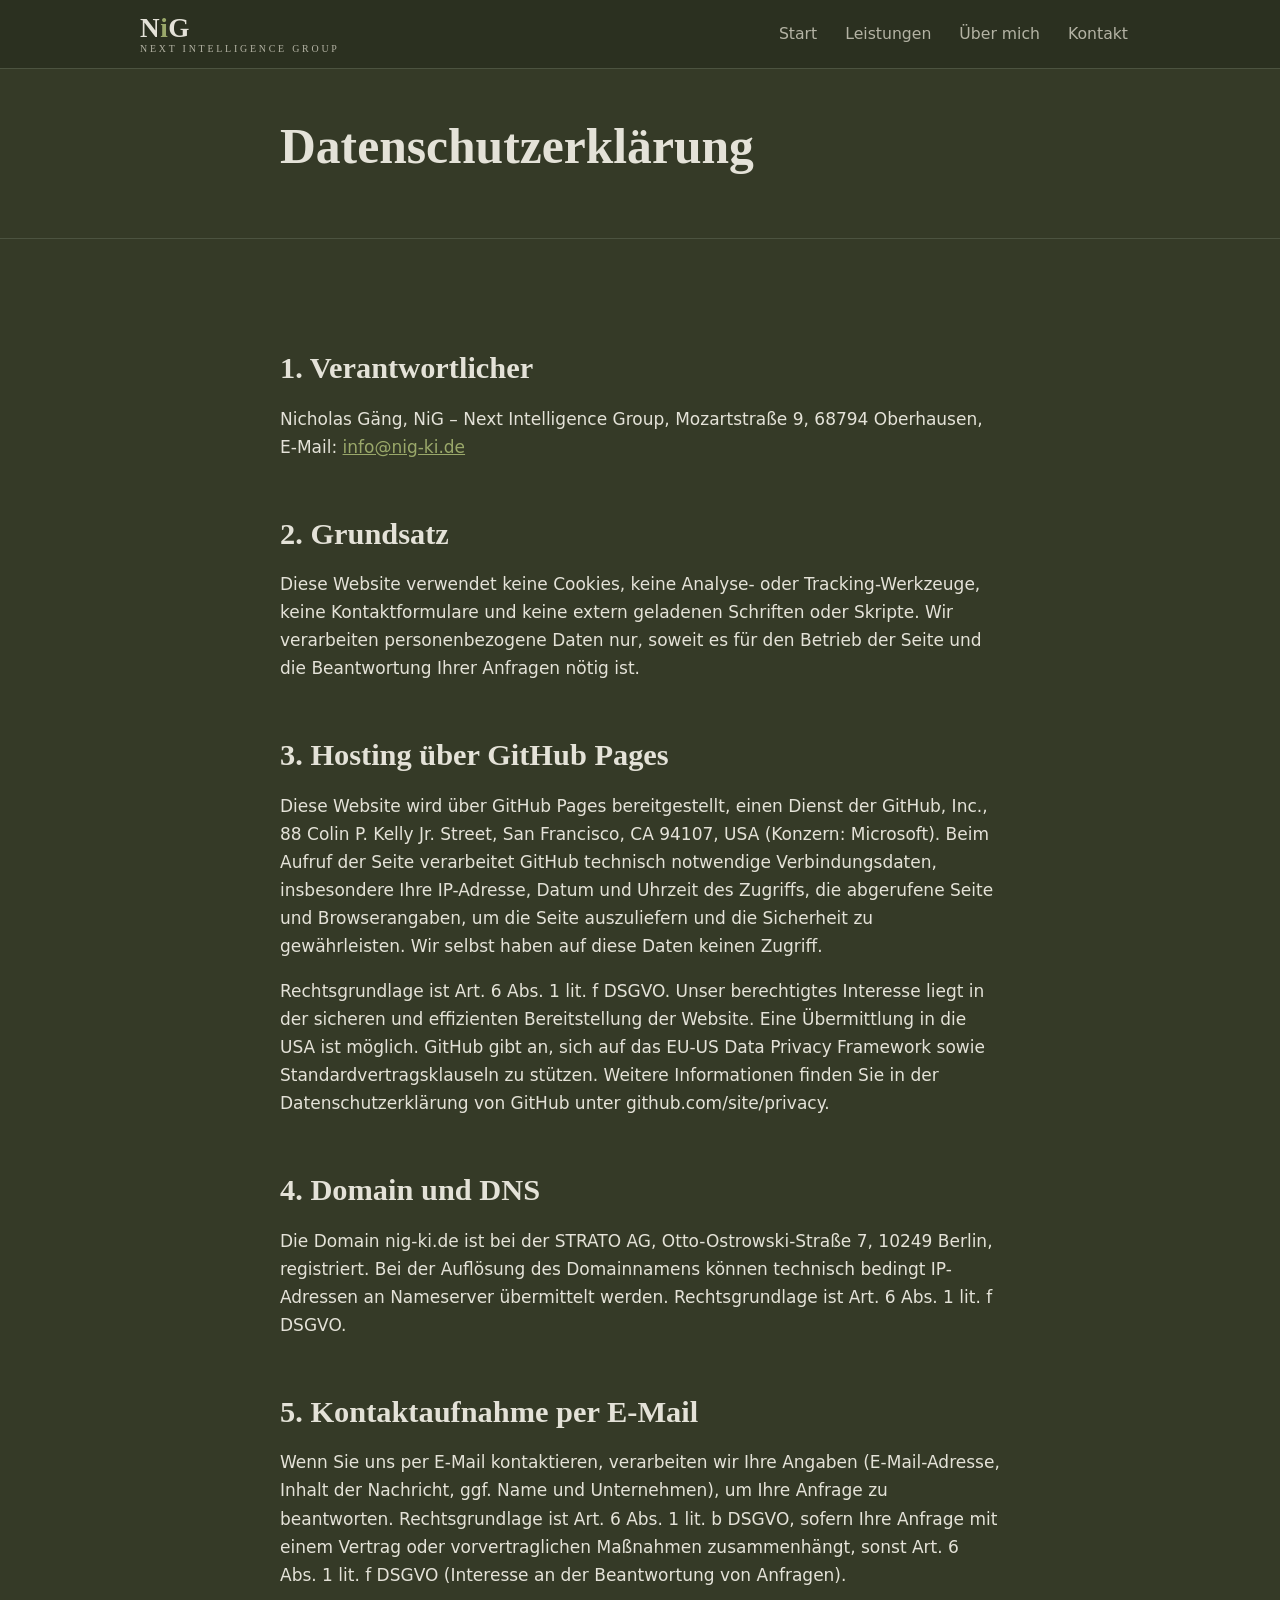
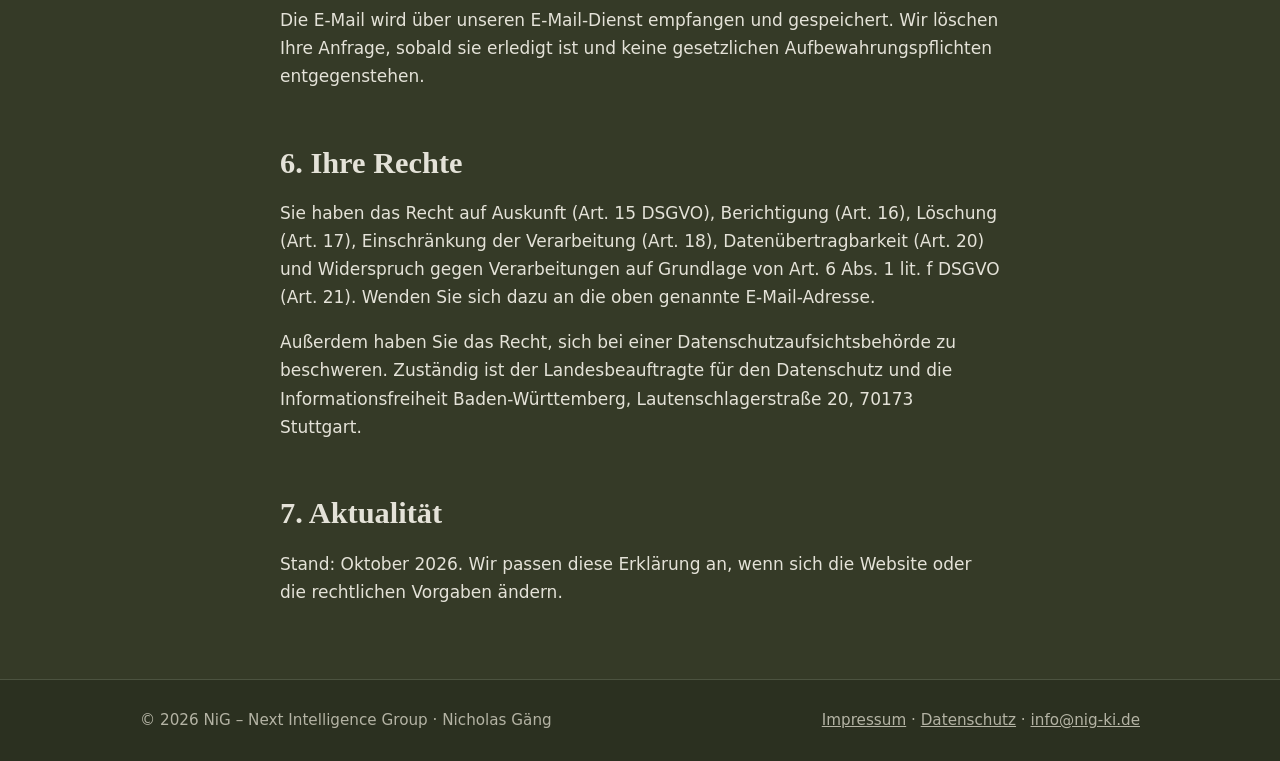
==== datenschutz.html @ 052a75f4 "Website auf sechs Seiten ausbauen: Start, Leistungen, Über mich, Kontakt, Impressum, Datenschutz Des" ====
<!doctype html>
<html lang="de">
<head>
<meta charset="utf-8">
<meta name="viewport" content="width=device-width, initial-scale=1">
<title>Datenschutzerklärung – NiG</title>
<meta name="description" content="Datenschutzerklärung von NiG – Next Intelligence Group.">
<meta name="robots" content="noindex,follow">
<meta property="og:title" content="Datenschutzerklärung – NiG">
<meta property="og:description" content="Datenschutzerklärung von NiG – Next Intelligence Group.">
<meta property="og:type" content="website">
<meta property="og:image" content="https://nig-ki.de/assets/og-image.png">
<link rel="icon" type="image/png" href="assets/favicon.png">
<link rel="stylesheet" href="style.css">
</head>
<body>
<a class="skip" href="#inhalt">Zum Inhalt springen</a>
<header class="site">
  <div class="wrap bar">
    <a class="brand" href="index.html" aria-label="NiG – Next Intelligence Group, Startseite">
      <span class="mark">N<i>i</i>G</span><span class="sub">Next Intelligence Group</span>
    </a>
    <nav aria-label="Hauptnavigation"><a href="index.html">Start</a><a href="leistungen.html">Leistungen</a><a href="ueber-mich.html">Über mich</a><a href="kontakt.html">Kontakt</a></nav>
  </div>
</header>
<main id="inhalt">

<section class="pagehead"><div class="wrap narrow"><h1>Datenschutzerklärung</h1></div></section>
<section><div class="wrap narrow prose">
  <h2>1. Verantwortlicher</h2>
  <p>Nicholas Gäng, NiG – Next Intelligence Group, Mozartstraße 9, 68794 Oberhausen, E-Mail: <a href="mailto:info@nig-ki.de">info@nig-ki.de</a></p>

  <h2>2. Grundsatz</h2>
  <p>Diese Website verwendet keine Cookies, keine Analyse- oder Tracking-Werkzeuge, keine Kontaktformulare und keine extern geladenen Schriften oder Skripte. Wir verarbeiten personenbezogene Daten nur, soweit es für den Betrieb der Seite und die Beantwortung Ihrer Anfragen nötig ist.</p>

  <h2>3. Hosting über GitHub Pages</h2>
  <p>Diese Website wird über GitHub Pages bereitgestellt, einen Dienst der GitHub, Inc., 88 Colin P. Kelly Jr. Street, San Francisco, CA 94107, USA (Konzern: Microsoft). Beim Aufruf der Seite verarbeitet GitHub technisch notwendige Verbindungsdaten, insbesondere Ihre IP-Adresse, Datum und Uhrzeit des Zugriffs, die abgerufene Seite und Browserangaben, um die Seite auszuliefern und die Sicherheit zu gewährleisten. Wir selbst haben auf diese Daten keinen Zugriff.</p>
  <p>Rechtsgrundlage ist Art. 6 Abs. 1 lit. f DSGVO. Unser berechtigtes Interesse liegt in der sicheren und effizienten Bereitstellung der Website. Eine Übermittlung in die USA ist möglich. GitHub gibt an, sich auf das EU-US Data Privacy Framework sowie Standardvertragsklauseln zu stützen. Weitere Informationen finden Sie in der Datenschutzerklärung von GitHub unter github.com/site/privacy.</p>

  <h2>4. Domain und DNS</h2>
  <p>Die Domain nig-ki.de ist bei der STRATO AG, Otto-Ostrowski-Straße 7, 10249 Berlin, registriert. Bei der Auflösung des Domainnamens können technisch bedingt IP-Adressen an Nameserver übermittelt werden. Rechtsgrundlage ist Art. 6 Abs. 1 lit. f DSGVO.</p>

  <h2>5. Kontaktaufnahme per E-Mail</h2>
  <p>Wenn Sie uns per E-Mail kontaktieren, verarbeiten wir Ihre Angaben (E-Mail-Adresse, Inhalt der Nachricht, ggf. Name und Unternehmen), um Ihre Anfrage zu beantworten. Rechtsgrundlage ist Art. 6 Abs. 1 lit. b DSGVO, sofern Ihre Anfrage mit einem Vertrag oder vorvertraglichen Maßnahmen zusammenhängt, sonst Art. 6 Abs. 1 lit. f DSGVO (Interesse an der Beantwortung von Anfragen).</p>
  <p>Die E-Mail wird über unseren E-Mail-Dienst empfangen und gespeichert. Wir löschen Ihre Anfrage, sobald sie erledigt ist und keine gesetzlichen Aufbewahrungspflichten entgegenstehen.</p>

  <h2>6. Ihre Rechte</h2>
  <p>Sie haben das Recht auf Auskunft (Art. 15 DSGVO), Berichtigung (Art. 16), Löschung (Art. 17), Einschränkung der Verarbeitung (Art. 18), Datenübertragbarkeit (Art. 20) und Widerspruch gegen Verarbeitungen auf Grundlage von Art. 6 Abs. 1 lit. f DSGVO (Art. 21). Wenden Sie sich dazu an die oben genannte E-Mail-Adresse.</p>
  <p>Außerdem haben Sie das Recht, sich bei einer Datenschutzaufsichtsbehörde zu beschweren. Zuständig ist der Landesbeauftragte für den Datenschutz und die Informationsfreiheit Baden-Württemberg, Lautenschlagerstraße 20, 70173 Stuttgart.</p>

  <h2>7. Aktualität</h2>
  <p>Stand: Oktober 2026. Wir passen diese Erklärung an, wenn sich die Website oder die rechtlichen Vorgaben ändern.</p>
</div></section>

</main>
<footer class="site">
  <div class="wrap foot">
    <p>© 2026 NiG – Next Intelligence Group · Nicholas Gäng</p>
    <p><a href="impressum.html">Impressum</a> · <a href="datenschutz.html">Datenschutz</a> · <a href="mailto:info@nig-ki.de">info@nig-ki.de</a></p>
  </div>
</footer>
</body>
</html>
---- style.css ----
:root{
  --bg:#353a27;
  --bg-deep:#2b3020;
  --bg-card:#3d4330;
  --fg:#e4e2d8;
  --mut:#b4b3a4;
  --acc:#9aa86a;
  --acc-ink:#232819;
  --line:#4c5340;
  --serif:"Iowan Old Style","Palatino Linotype",Palatino,"Book Antiqua",Garamond,Georgia,serif;
  --sans:system-ui,-apple-system,"Segoe UI",Roboto,Helvetica,Arial,sans-serif;
}
*{box-sizing:border-box}
html{scroll-behavior:smooth}
body{margin:0;background:var(--bg);color:var(--fg);font-family:var(--sans);line-height:1.65;font-size:1.0625rem}
a{color:var(--acc)}
a:hover{color:#c0cd8a}
img{max-width:100%;height:auto}
:focus-visible{outline:3px solid var(--acc);outline-offset:3px}
.skip{position:absolute;left:-999px;top:0;background:var(--acc);color:var(--acc-ink);padding:10px 16px;z-index:100}
.skip:focus{left:10px;top:10px}
.wrap{max-width:1040px;margin:0 auto;padding:0 20px}
.narrow{max-width:760px}

/* Header */
header.site{background:var(--bg-deep);border-bottom:1px solid var(--line);position:sticky;top:0;z-index:50}
.bar{display:flex;align-items:center;justify-content:space-between;gap:16px;min-height:68px;flex-wrap:wrap;padding-top:8px;padding-bottom:8px}
.brand{display:flex;flex-direction:column;text-decoration:none;color:var(--fg);line-height:1.1}
.brand .mark{font-family:var(--serif);font-size:1.7rem;font-weight:600;letter-spacing:.02em}
.brand .mark i{color:var(--acc);font-style:normal}
.brand .sub{font-family:var(--serif);font-size:.62rem;letter-spacing:.28em;text-transform:uppercase;color:var(--mut)}
nav{display:flex;gap:4px;flex-wrap:wrap}
nav a{color:var(--mut);text-decoration:none;padding:8px 12px;border-radius:6px;font-size:.98rem}
nav a:hover{color:var(--fg);background:var(--bg-card)}
nav a[aria-current="page"]{color:var(--fg);background:var(--bg-card)}

/* Typografie */
h1,h2,h3{font-family:var(--serif);font-weight:600;line-height:1.2;margin:0 0 .6em}
h1{font-size:clamp(2rem,5vw,3.1rem)}
h2{font-size:clamp(1.5rem,3vw,1.9rem)}
h3{font-size:1.25rem}
.lead{font-size:1.18rem;color:var(--mut);max-width:680px}
.note{color:var(--mut);font-size:.95rem}

/* Hero */
.hero{padding:64px 0 72px}
.hero-logo{display:block;width:min(540px,100%);height:auto;border-radius:10px;margin-bottom:36px}
.hero h1{max-width:760px}

/* Buttons */
.btn{display:inline-block;margin:6px 10px 6px 0;padding:13px 24px;background:var(--acc);color:var(--acc-ink);font-weight:700;border-radius:8px;text-decoration:none}
.btn:hover{background:#b0be7c;color:var(--acc-ink)}
.btn.ghost{background:transparent;color:var(--fg);border:1px solid var(--line)}
.btn.ghost:hover{background:var(--bg-card);color:var(--fg)}

/* Sektionen */
section{padding:56px 0;border-top:1px solid var(--line)}
section.alt{background:var(--bg-deep)}
section.pagehead{padding:48px 0 32px;border-top:0}
.grid{display:grid;grid-template-columns:repeat(auto-fit,minmax(230px,1fr));gap:18px}
.card{background:var(--bg-card);border:1px solid var(--line);border-radius:12px;padding:22px}
.card p{color:var(--mut);margin:0}
.steps{padding-left:1.2em;margin:0 0 24px}
.steps li{margin-bottom:12px}
.svc{padding:8px 0 36px;border-bottom:1px solid var(--line);margin-bottom:32px}
.svc:last-child{border-bottom:0}
.svc ul{padding-left:1.2em;color:var(--mut)}
.prose p,.prose li{max-width:68ch}
.prose h2{margin-top:1.8em}

/* Footer */
footer.site{background:var(--bg-deep);border-top:1px solid var(--line);padding:28px 0;color:var(--mut);font-size:.95rem}
footer .foot{display:flex;justify-content:space-between;gap:12px;flex-wrap:wrap}
footer p{margin:0}
footer a{color:var(--mut)}
footer a:hover{color:var(--fg)}

@media (max-width:560px){
  body{font-size:1rem}
  .hero{padding:36px 0 48px}
  nav a{padding:8px 9px;font-size:.93rem}
  section{padding:40px 0}
}
@media (prefers-reduced-motion:reduce){html{scroll-behavior:auto}}
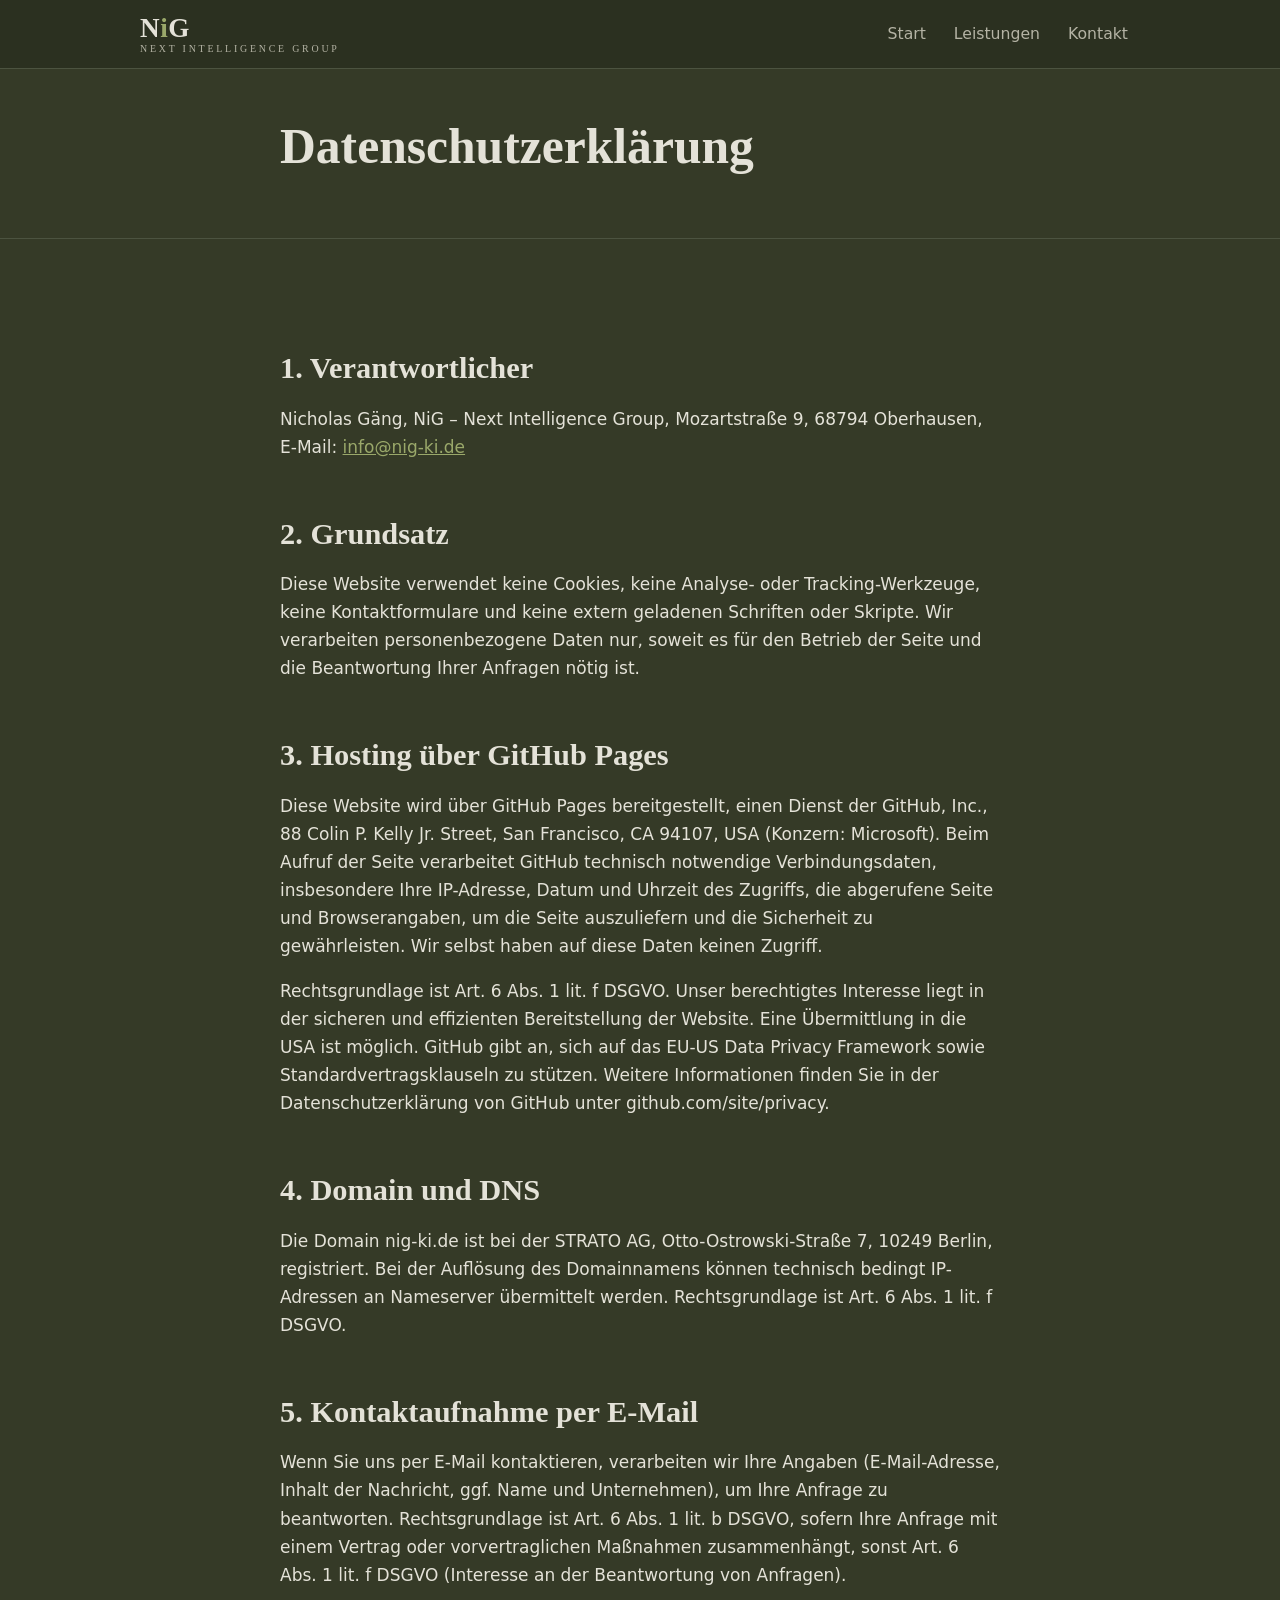
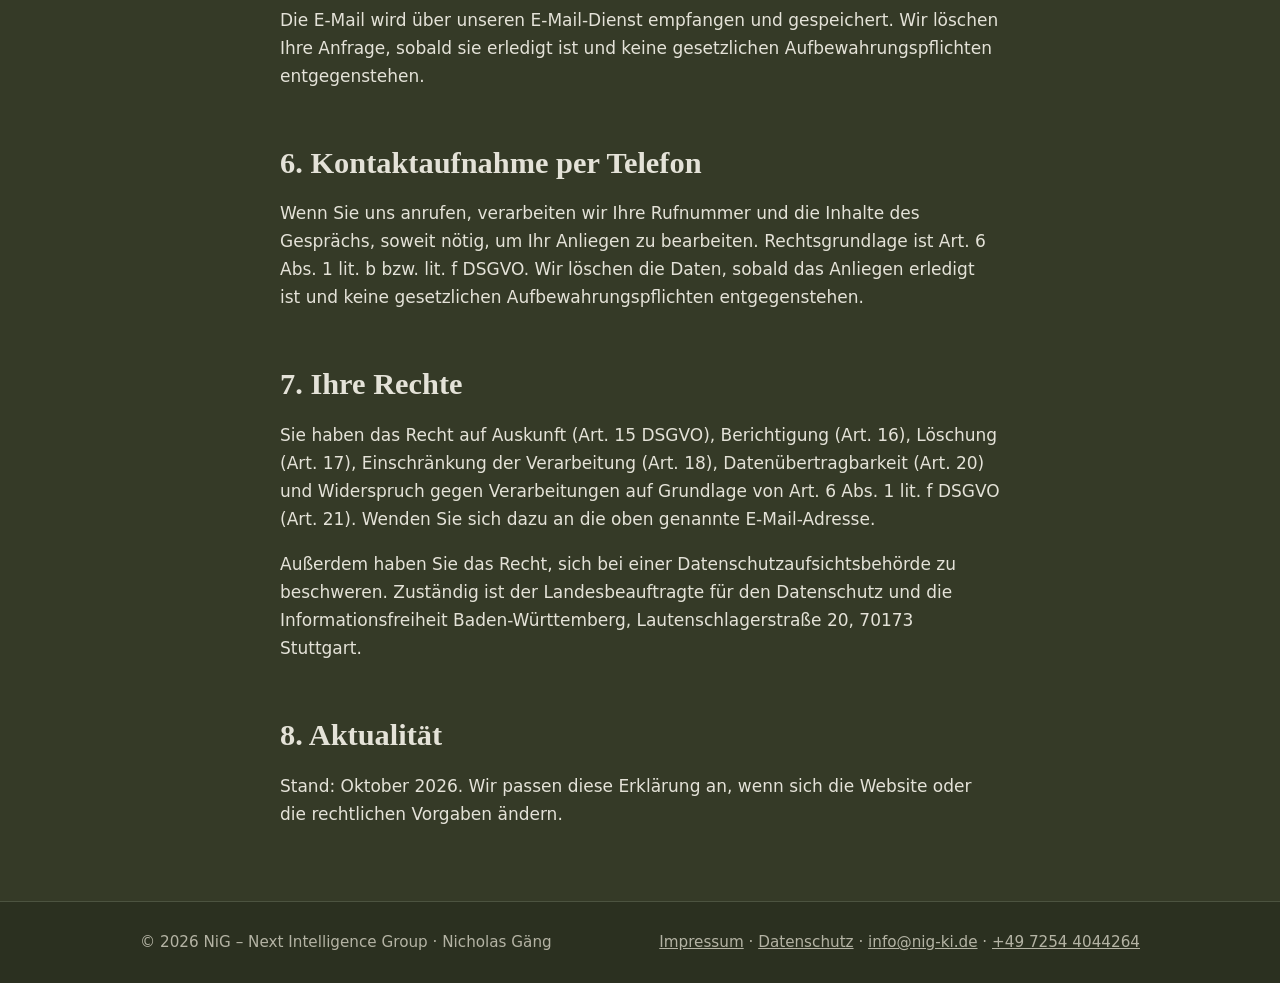
==== commit 0598515d: "Telefonnummer ergänzen, Seite "Über mich" entfernen Telefon in Impressum, Kontakt, Footer und Datens" ====
--- a/datenschutz.html
+++ b/datenschutz.html
@@ -20,7 +20,7 @@
     <a class="brand" href="index.html" aria-label="NiG – Next Intelligence Group, Startseite">
       <span class="mark">N<i>i</i>G</span><span class="sub">Next Intelligence Group</span>
     </a>
-    <nav aria-label="Hauptnavigation"><a href="index.html">Start</a><a href="leistungen.html">Leistungen</a><a href="ueber-mich.html">Über mich</a><a href="kontakt.html">Kontakt</a></nav>
+    <nav aria-label="Hauptnavigation"><a href="index.html">Start</a><a href="leistungen.html">Leistungen</a><a href="kontakt.html">Kontakt</a></nav>
   </div>
 </header>
 <main id="inhalt">
@@ -44,11 +44,14 @@
   <p>Wenn Sie uns per E-Mail kontaktieren, verarbeiten wir Ihre Angaben (E-Mail-Adresse, Inhalt der Nachricht, ggf. Name und Unternehmen), um Ihre Anfrage zu beantworten. Rechtsgrundlage ist Art. 6 Abs. 1 lit. b DSGVO, sofern Ihre Anfrage mit einem Vertrag oder vorvertraglichen Maßnahmen zusammenhängt, sonst Art. 6 Abs. 1 lit. f DSGVO (Interesse an der Beantwortung von Anfragen).</p>
   <p>Die E-Mail wird über unseren E-Mail-Dienst empfangen und gespeichert. Wir löschen Ihre Anfrage, sobald sie erledigt ist und keine gesetzlichen Aufbewahrungspflichten entgegenstehen.</p>
 
-  <h2>6. Ihre Rechte</h2>
+  <h2>6. Kontaktaufnahme per Telefon</h2>
+  <p>Wenn Sie uns anrufen, verarbeiten wir Ihre Rufnummer und die Inhalte des Gesprächs, soweit nötig, um Ihr Anliegen zu bearbeiten. Rechtsgrundlage ist Art. 6 Abs. 1 lit. b bzw. lit. f DSGVO. Wir löschen die Daten, sobald das Anliegen erledigt ist und keine gesetzlichen Aufbewahrungspflichten entgegenstehen.</p>
+
+  <h2>7. Ihre Rechte</h2>
   <p>Sie haben das Recht auf Auskunft (Art. 15 DSGVO), Berichtigung (Art. 16), Löschung (Art. 17), Einschränkung der Verarbeitung (Art. 18), Datenübertragbarkeit (Art. 20) und Widerspruch gegen Verarbeitungen auf Grundlage von Art. 6 Abs. 1 lit. f DSGVO (Art. 21). Wenden Sie sich dazu an die oben genannte E-Mail-Adresse.</p>
   <p>Außerdem haben Sie das Recht, sich bei einer Datenschutzaufsichtsbehörde zu beschweren. Zuständig ist der Landesbeauftragte für den Datenschutz und die Informationsfreiheit Baden-Württemberg, Lautenschlagerstraße 20, 70173 Stuttgart.</p>
 
-  <h2>7. Aktualität</h2>
+  <h2>8. Aktualität</h2>
   <p>Stand: Oktober 2026. Wir passen diese Erklärung an, wenn sich die Website oder die rechtlichen Vorgaben ändern.</p>
 </div></section>
 
@@ -56,7 +59,7 @@
 <footer class="site">
   <div class="wrap foot">
     <p>© 2026 NiG – Next Intelligence Group · Nicholas Gäng</p>
-    <p><a href="impressum.html">Impressum</a> · <a href="datenschutz.html">Datenschutz</a> · <a href="mailto:info@nig-ki.de">info@nig-ki.de</a></p>
+    <p><a href="impressum.html">Impressum</a> · <a href="datenschutz.html">Datenschutz</a> · <a href="mailto:info@nig-ki.de">info@nig-ki.de</a> · <a href="tel:+4972544044264">+49 7254 4044264</a></p>
   </div>
 </footer>
 </body>
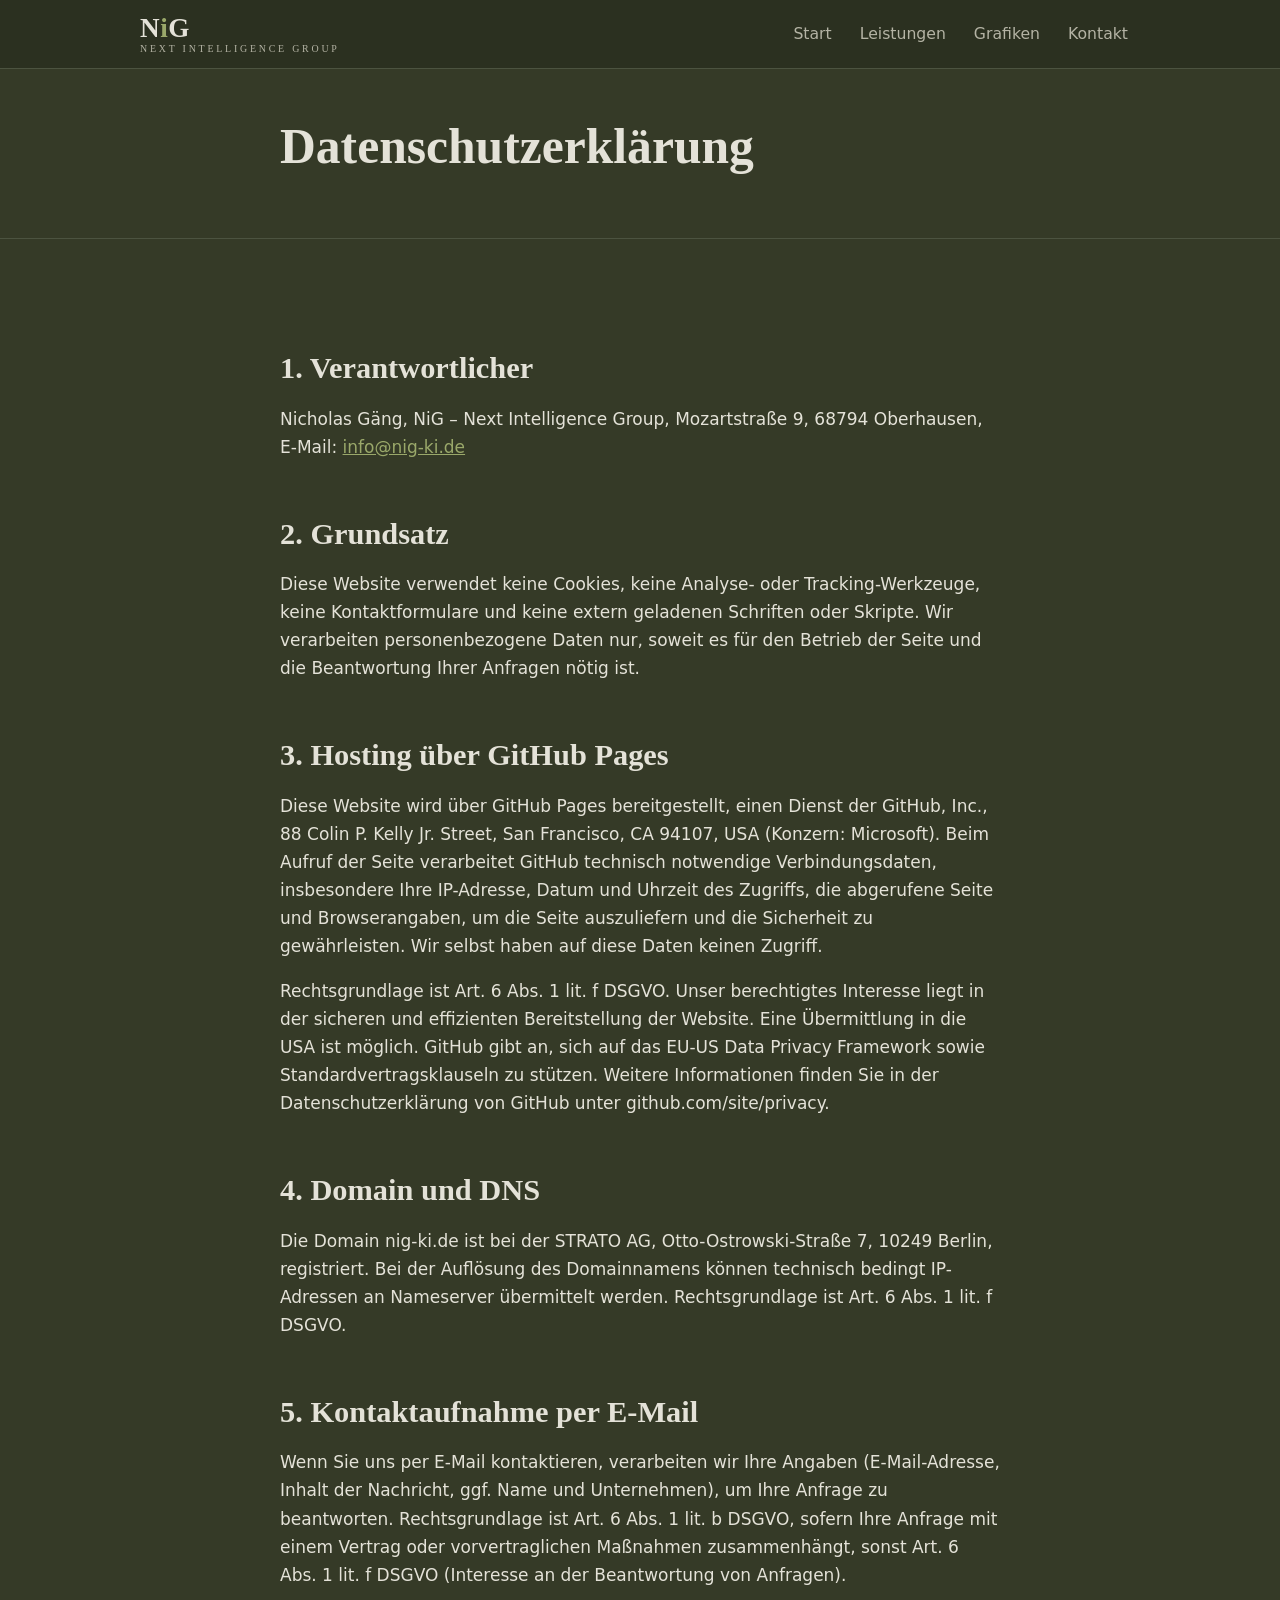
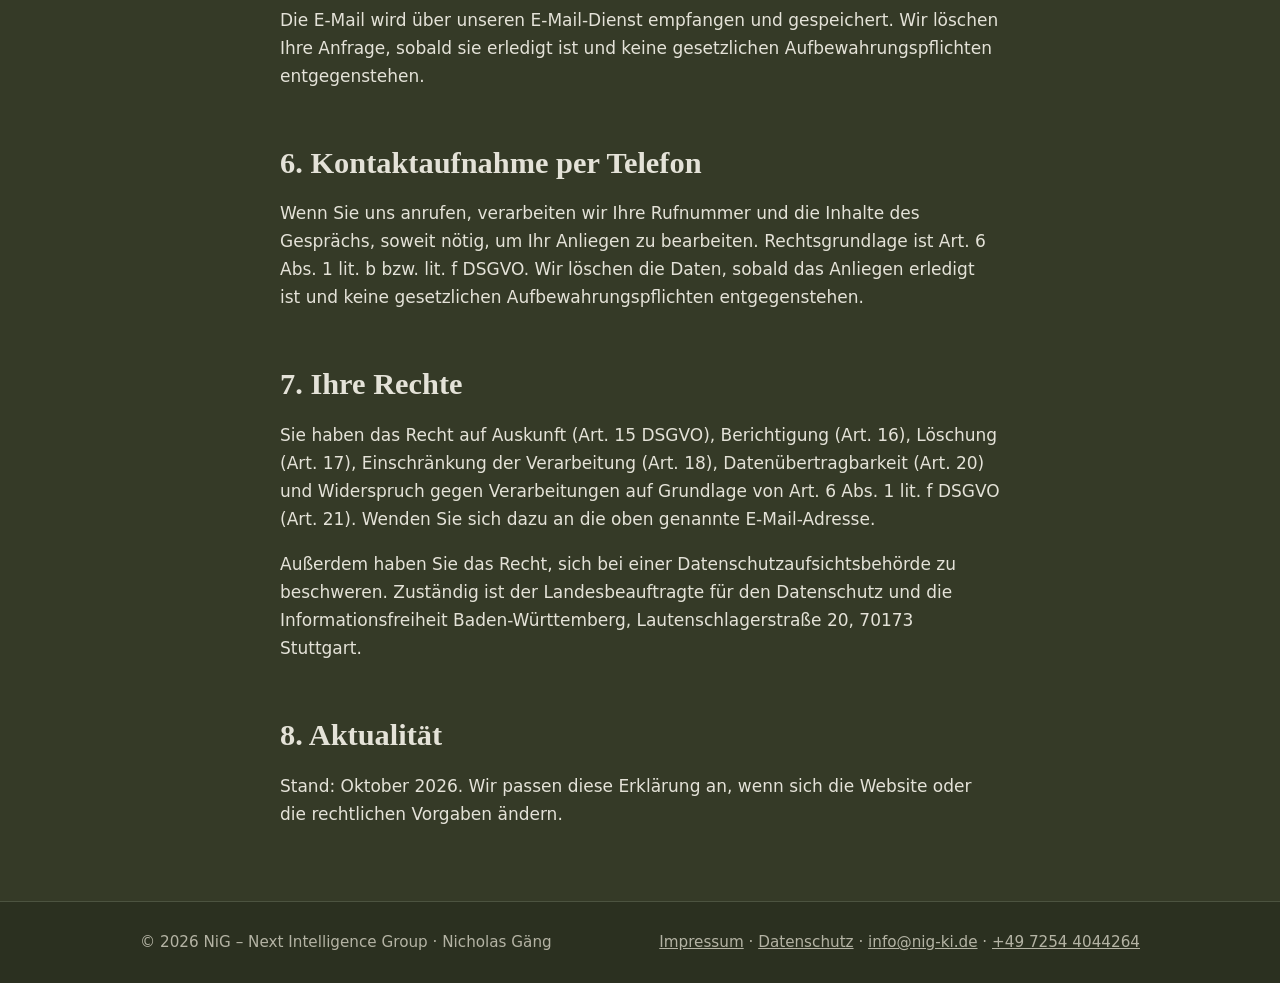
==== commit b0d83562: "Neue Seite "Grafiken" mit KI-Vergleichsmatrix - grafiken.html: neue Seite für Übersichtsgrafiken (we" ====
--- a/datenschutz.html
+++ b/datenschutz.html
@@ -20,7 +20,7 @@
     <a class="brand" href="index.html" aria-label="NiG – Next Intelligence Group, Startseite">
       <span class="mark">N<i>i</i>G</span><span class="sub">Next Intelligence Group</span>
     </a>
-    <nav aria-label="Hauptnavigation"><a href="index.html">Start</a><a href="leistungen.html">Leistungen</a><a href="kontakt.html">Kontakt</a></nav>
+    <nav aria-label="Hauptnavigation"><a href="index.html">Start</a><a href="leistungen.html">Leistungen</a><a href="grafiken.html">Grafiken</a><a href="kontakt.html">Kontakt</a></nav>
   </div>
 </header>
 <main id="inhalt">
--- a/style.css
+++ b/style.css
@@ -82,3 +82,12 @@
   section{padding:40px 0}
 }
 @media (prefers-reduced-motion:reduce){html{scroll-behavior:auto}}
+
+/* Grafiken */
+.gfx{margin:0 0 56px}
+.gfx figcaption{margin-bottom:16px}
+.gfx figcaption h2{margin-bottom:.3em}
+.gfx figcaption p{color:var(--mut);margin:0;max-width:68ch}
+.gfx .frame{display:block;border:1px solid var(--line);border-radius:12px;overflow:hidden;background:var(--bg-deep)}
+.gfx .frame img{display:block;width:100%;height:auto}
+.gfx .links{margin:12px 0 0;font-size:.95rem}
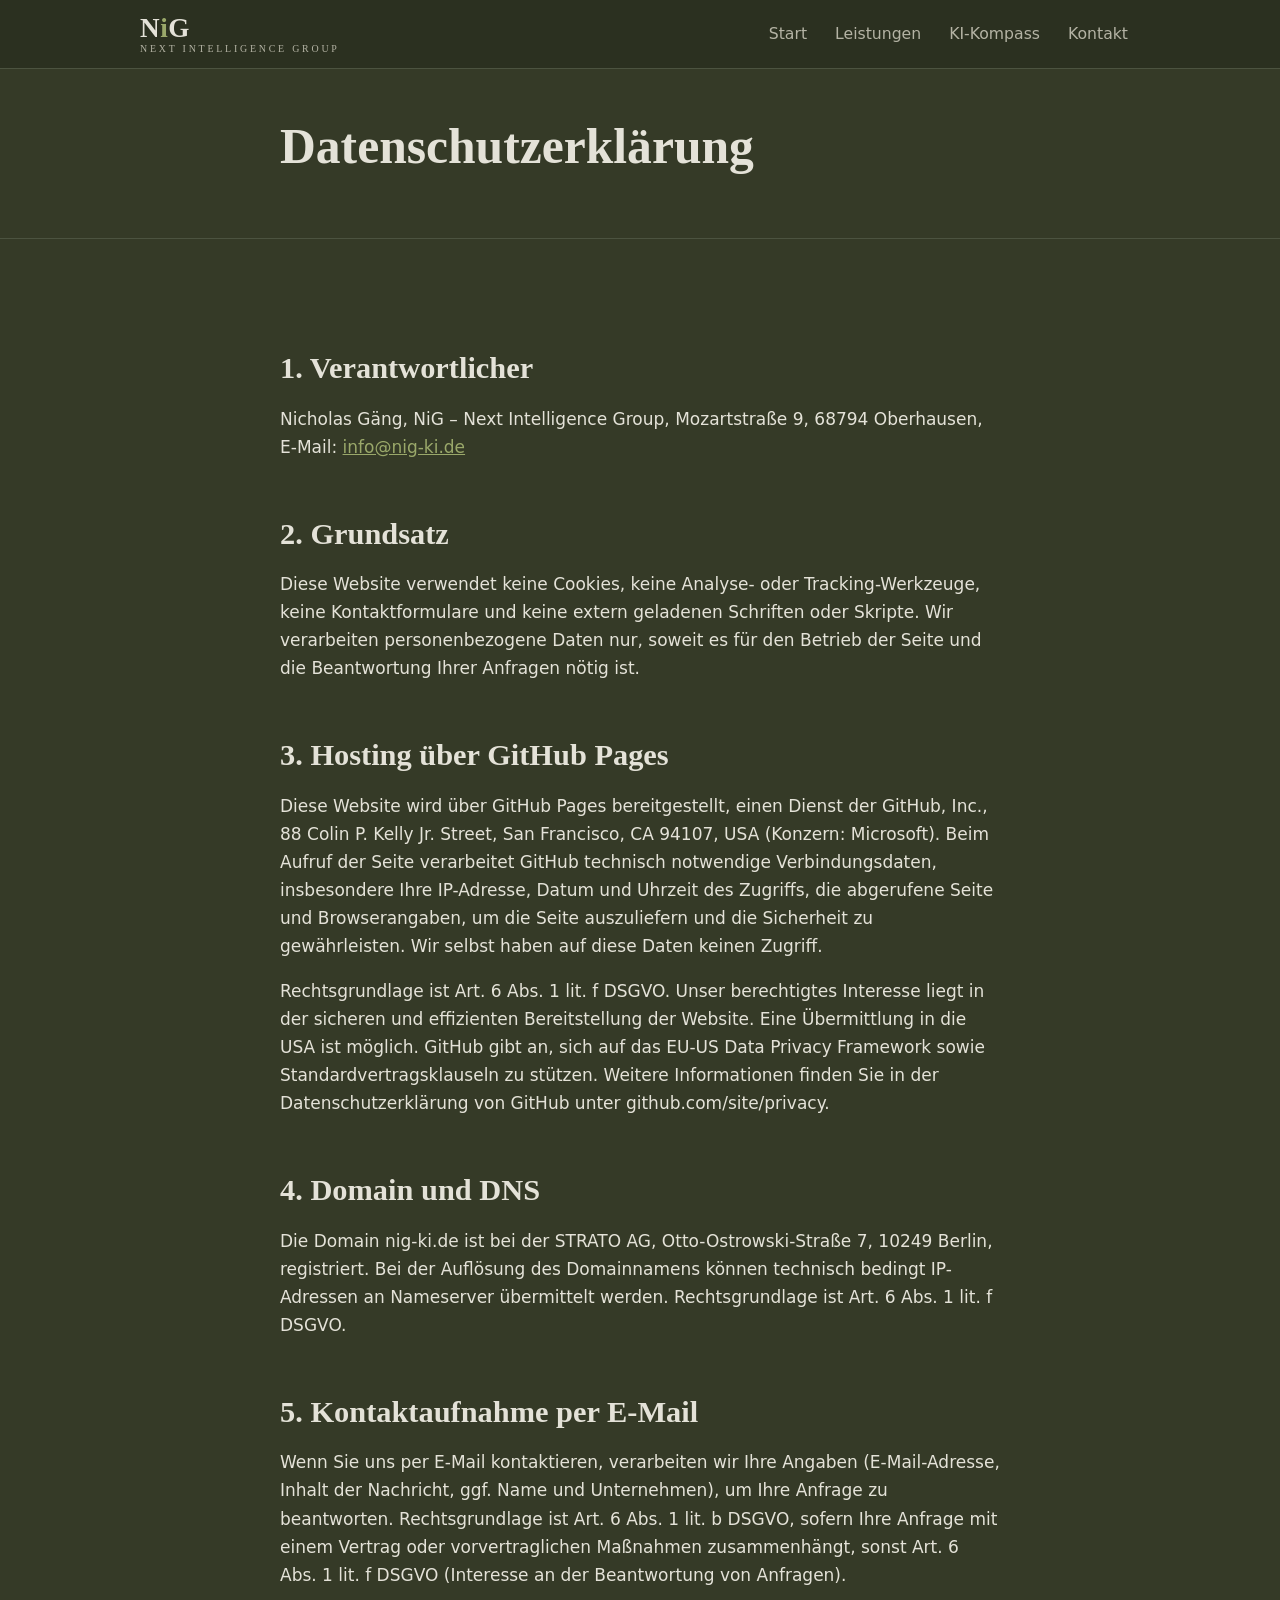
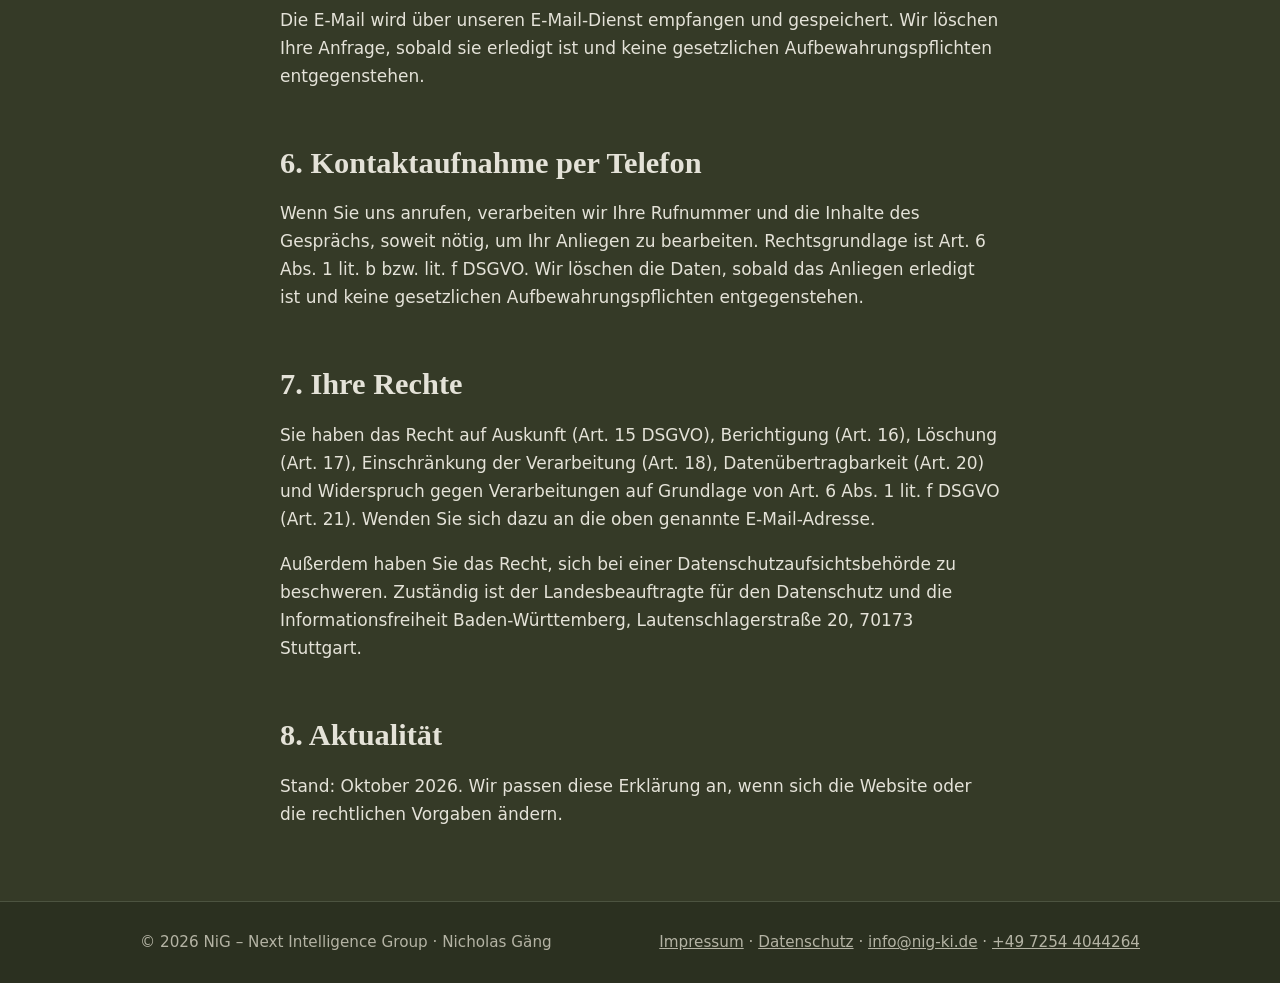
==== commit 7ade47e1: "Seite "Grafiken" in "KI-Kompass" umbenannt - grafiken.html -> ki-kompass.html, Titel und Überschrift" ====
--- a/datenschutz.html
+++ b/datenschutz.html
@@ -20,7 +20,7 @@
     <a class="brand" href="index.html" aria-label="NiG – Next Intelligence Group, Startseite">
       <span class="mark">N<i>i</i>G</span><span class="sub">Next Intelligence Group</span>
     </a>
-    <nav aria-label="Hauptnavigation"><a href="index.html">Start</a><a href="leistungen.html">Leistungen</a><a href="grafiken.html">Grafiken</a><a href="kontakt.html">Kontakt</a></nav>
+    <nav aria-label="Hauptnavigation"><a href="index.html">Start</a><a href="leistungen.html">Leistungen</a><a href="ki-kompass.html">KI-Kompass</a><a href="kontakt.html">Kontakt</a></nav>
   </div>
 </header>
 <main id="inhalt">
--- a/style.css
+++ b/style.css
@@ -83,7 +83,7 @@
 }
 @media (prefers-reduced-motion:reduce){html{scroll-behavior:auto}}
 
-/* Grafiken */
+/* KI-Kompass */
 .gfx{margin:0 0 56px}
 .gfx figcaption{margin-bottom:16px}
 .gfx figcaption h2{margin-bottom:.3em}
